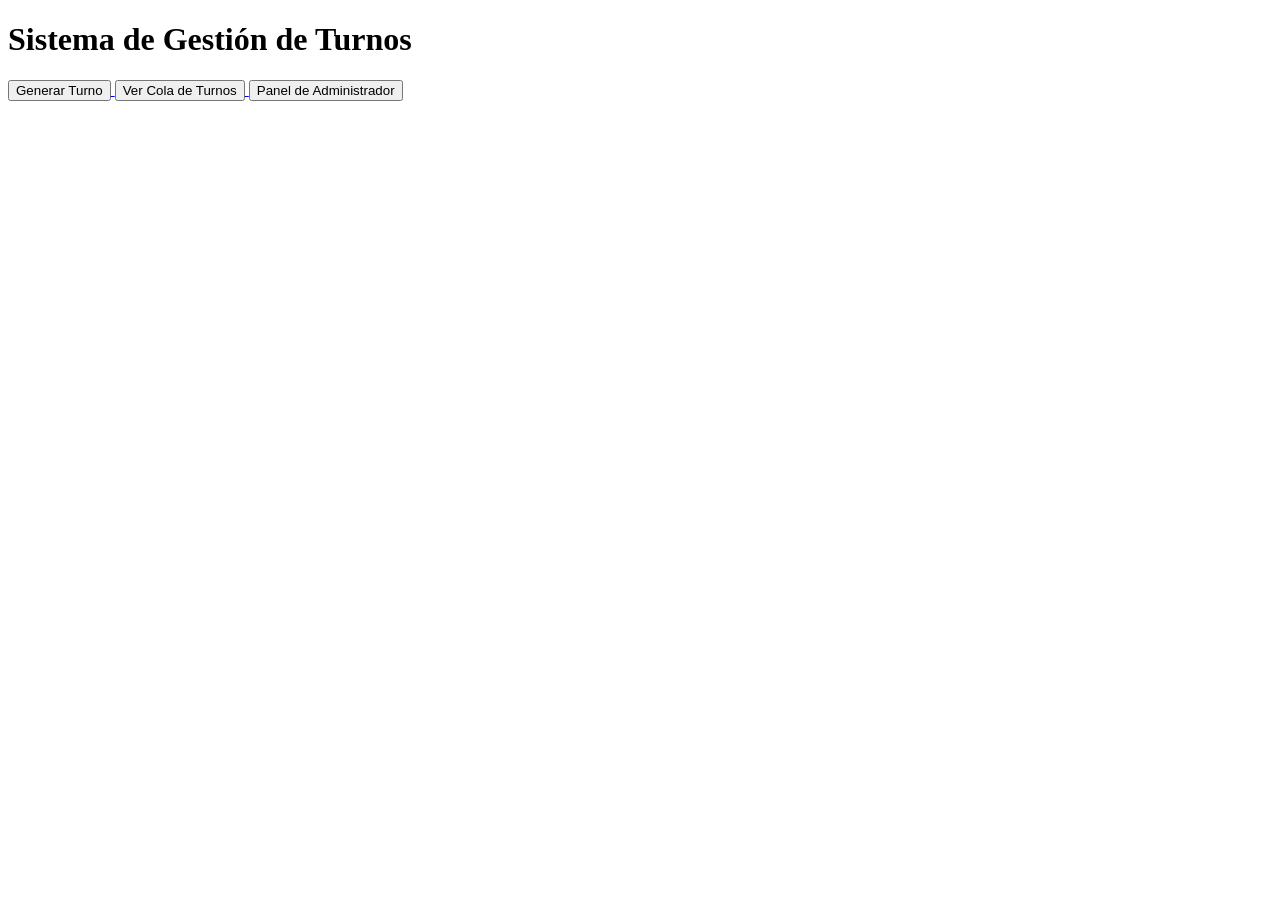
==== frontend/index.html @ 9e5be6bd "Agrego index para deploy" ====
<!DOCTYPE html>
<html lang="es">
<head>
    <meta charset="UTF-8">
    <title>Sistema de Turnos</title>
    <link rel="stylesheet" href="css/styles.css">
</head>
<body>

<h1>Sistema de Gestión de Turnos</h1>

<div class="menu">
    <a href="generar_turno.html">
        <button>Generar Turno</button>
    </a>

    <a href="cola_turnos.html">
        <button>Ver Cola de Turnos</button>
    </a>

    <a href="admin_panel.html">
        <button>Panel de Administrador</button>
    </a>
</div>

</body>
</html>
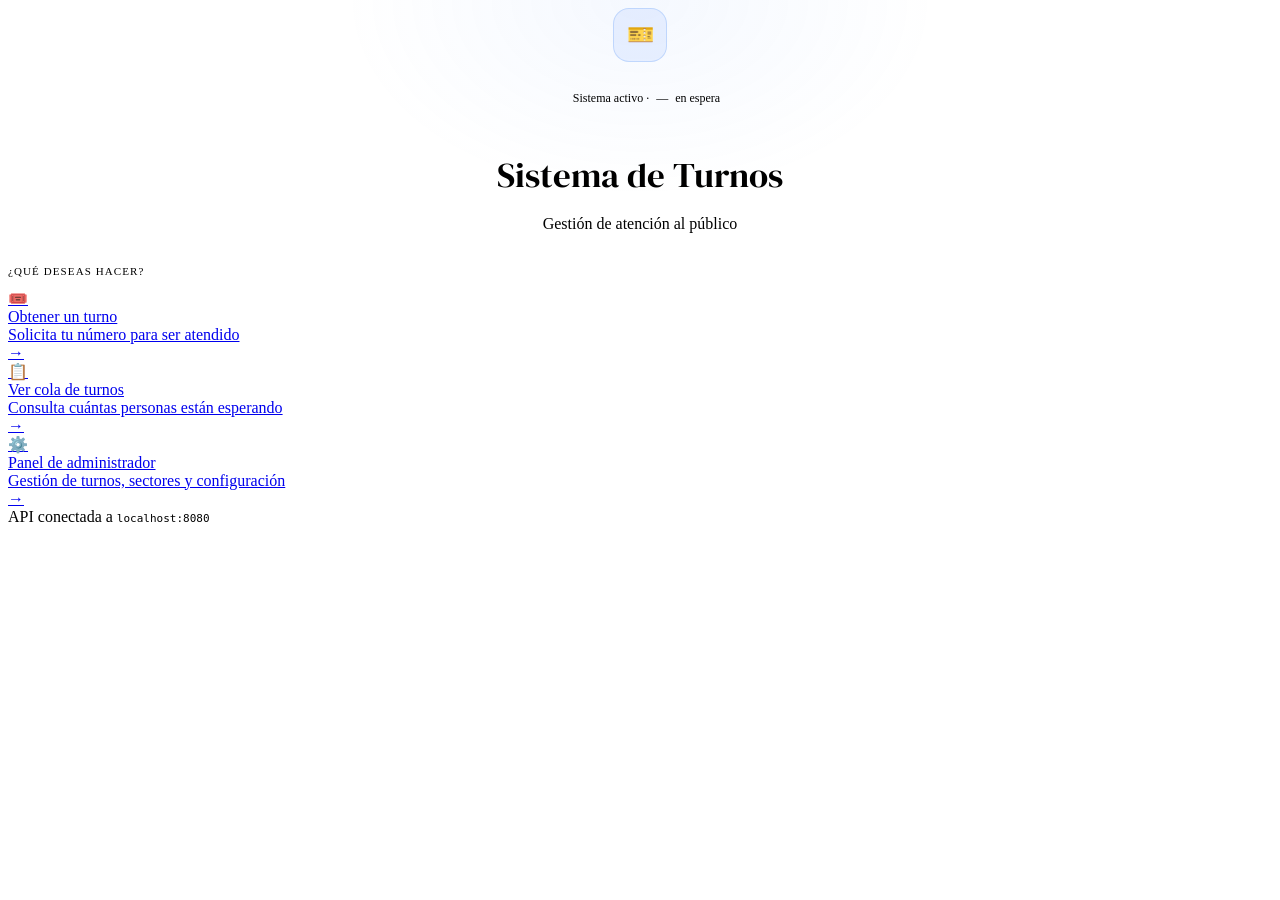
==== commit e2eb7793: "reordenamiento por convenienca para despliegue" ====
--- a/frontend/index.html
+++ b/frontend/index.html
@@ -2,26 +2,158 @@
 <html lang="es">
 <head>
     <meta charset="UTF-8">
+    <meta name="viewport" content="width=device-width, initial-scale=1.0">
     <title>Sistema de Turnos</title>
+    <link href="https://fonts.googleapis.com/css2?family=DM+Serif+Display&family=DM+Sans:wght@300;400;500;600&display=swap" rel="stylesheet">
     <link rel="stylesheet" href="css/styles.css">
+    <style>
+        /* Ambient background glow */
+        body::before {
+            content: '';
+            position: fixed;
+            top: -200px;
+            left: 50%;
+            transform: translateX(-50%);
+            width: 600px;
+            height: 400px;
+            background: radial-gradient(ellipse, rgba(79,142,247,0.06) 0%, transparent 70%);
+            pointer-events: none;
+            z-index: 0;
+        }
+
+        .container { position: relative; z-index: 1; }
+
+        /* Animated logo mark */
+        .logo-mark {
+            width: 52px; height: 52px;
+            border-radius: 16px;
+            background: rgba(79,142,247,0.1);
+            border: 0.5px solid rgba(79,142,247,0.25);
+            display: flex;
+            align-items: center;
+            justify-content: center;
+            margin: 0 auto 1.5rem;
+            font-size: 22px;
+            animation: popIn 0.5s cubic-bezier(0.34,1.56,0.64,1) both;
+        }
+
+        .header {
+            animation-delay: 0.1s;
+        }
+
+        /* Live queue preview chip */
+        .live-chip {
+            display: inline-flex;
+            align-items: center;
+            gap: 7px;
+            background: var(--surface);
+            border: 0.5px solid var(--border);
+            border-radius: 999px;
+            padding: 5px 14px;
+            font-size: 12px;
+            color: var(--muted);
+            margin-bottom: 1rem;
+            cursor: default;
+        }
+
+        .live-chip .live-dot {
+            width: 6px; height: 6px;
+            border-radius: 50%;
+            background: var(--success);
+            animation: pulse 1.8s ease infinite;
+        }
+
+        .live-chip span { color: var(--success); font-weight: 500; }
+
+        /* Section label above menu */
+        .section-label {
+            font-size: 11px;
+            font-weight: 500;
+            color: var(--muted);
+            text-transform: uppercase;
+            letter-spacing: 0.1em;
+            margin-bottom: 12px;
+        }
+    </style>
 </head>
 <body>
 
-<h1>Sistema de Gestión de Turnos</h1>
+<div class="container">
 
-<div class="menu">
-    <a href="generar_turno.html">
-        <button>Generar Turno</button>
-    </a>
+    <!-- Logo -->
+    <div class="logo-mark">🎫</div>
 
-    <a href="cola_turnos.html">
-        <button>Ver Cola de Turnos</button>
-    </a>
+    <!-- Header -->
+    <div class="header" style="text-align:center; margin-bottom:2rem;">
+        <div class="live-chip" id="liveChip">
+            <div class="live-dot"></div>
+            Sistema activo · <span id="countEnEspera">—</span> en espera
+        </div>
+        <h1 style="font-family:'DM Serif Display',serif; font-size:2.2rem; font-weight:400; margin-bottom:0.5rem;">
+            Sistema de Turnos
+        </h1>
+        <p class="subtitle">Gestión de atención al público</p>
+    </div>
 
-    <a href="admin_panel.html">
-        <button>Panel de Administrador</button>
-    </a>
+    <!-- Menu -->
+    <div class="section-label">¿Qué deseas hacer?</div>
+    <div class="menu-grid">
+
+        <a href="generar_turno.html" class="menu-card">
+            <div class="menu-icon icon-blue">🎟️</div>
+            <div class="menu-info">
+                <div class="menu-title">Obtener un turno</div>
+                <div class="menu-desc">Solicita tu número para ser atendido</div>
+            </div>
+            <span class="menu-arrow">→</span>
+        </a>
+
+        <a href="cola_turnos.html" class="menu-card">
+            <div class="menu-icon icon-green">📋</div>
+            <div class="menu-info">
+                <div class="menu-title">Ver cola de turnos</div>
+                <div class="menu-desc">Consulta cuántas personas están esperando</div>
+            </div>
+            <span class="menu-arrow">→</span>
+        </a>
+
+        <a href="admin_panel.html" class="menu-card">
+            <div class="menu-icon icon-purple">⚙️</div>
+            <div class="menu-info">
+                <div class="menu-title">Panel de administrador</div>
+                <div class="menu-desc">Gestión de turnos, sectores y configuración</div>
+            </div>
+            <span class="menu-arrow">→</span>
+        </a>
+
+    </div>
+
+    <!-- Footer status -->
+    <div class="status-bar">
+        <div class="status-dot-live"></div>
+        API conectada a <code style="font-size:11px; color:var(--muted);">localhost:8080</code>
+    </div>
+
 </div>
+
+<script>
+    const API = 'http://localhost:8080/api';
+
+    // Carga el contador de turnos en espera para el chip de estado
+    async function cargarContador() {
+        try {
+            const res  = await fetch(`${API}/turnos/cola`);
+            const cola = await res.json();
+            const enEspera = cola.filter(t => t.estado === 'EN_COLA' || t.estado === 'PENDIENTE').length;
+            const el = document.getElementById('countEnEspera');
+            el.textContent = enEspera === 0 ? 'ninguno' : enEspera;
+        } catch {
+            document.getElementById('countEnEspera').textContent = '—';
+        }
+    }
+
+    cargarContador();
+</script>
 
 </body>
 </html>
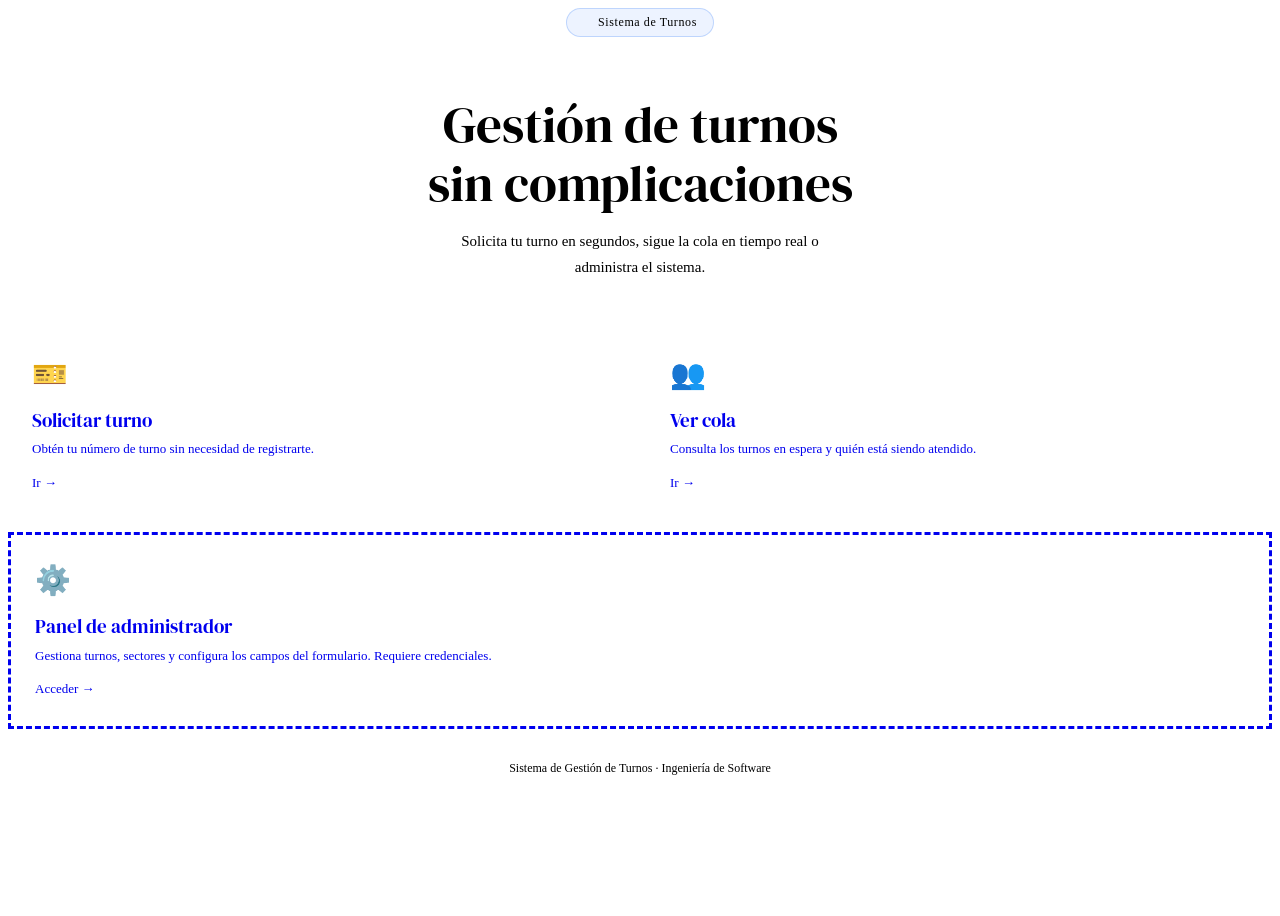
==== commit c2a114ce: "cambios styles e index" ====
--- a/frontend/index.html
+++ b/frontend/index.html
@@ -4,75 +4,134 @@
     <meta charset="UTF-8">
     <meta name="viewport" content="width=device-width, initial-scale=1.0">
     <title>Sistema de Turnos</title>
-    <link href="https://fonts.googleapis.com/css2?family=DM+Serif+Display&family=DM+Sans:wght@300;400;500;600&display=swap" rel="stylesheet">
+    <link href="https://fonts.googleapis.com/css2?family=DM+Serif+Display&family=DM+Sans:wght@300;400;500&display=swap" rel="stylesheet">
     <link rel="stylesheet" href="css/styles.css">
     <style>
-        /* Ambient background glow */
-        body::before {
-            content: '';
-            position: fixed;
-            top: -200px;
-            left: 50%;
-            transform: translateX(-50%);
-            width: 600px;
-            height: 400px;
-            background: radial-gradient(ellipse, rgba(79,142,247,0.06) 0%, transparent 70%);
-            pointer-events: none;
-            z-index: 0;
+        body { justify-content: center; min-height: 100vh; }
+
+        .hero {
+          text-align: center;
+          margin-bottom: 3rem;
+          animation: fadeDown 0.6s ease both;
         }
 
-        .container { position: relative; z-index: 1; }
-
-        /* Animated logo mark */
-        .logo-mark {
-            width: 52px; height: 52px;
-            border-radius: 16px;
-            background: rgba(79,142,247,0.1);
-            border: 0.5px solid rgba(79,142,247,0.25);
-            display: flex;
-            align-items: center;
-            justify-content: center;
-            margin: 0 auto 1.5rem;
-            font-size: 22px;
-            animation: popIn 0.5s cubic-bezier(0.34,1.56,0.64,1) both;
+        .hero-tag {
+          display: inline-flex;
+          align-items: center;
+          gap: 8px;
+          background: rgba(79,142,247,0.1);
+          border: 0.5px solid rgba(79,142,247,0.3);
+          border-radius: 999px;
+          padding: 6px 16px;
+          font-size: 12px;
+          font-weight: 500;
+          color: var(--accent);
+          letter-spacing: 0.05em;
+          margin-bottom: 1.5rem;
         }
 
-        .header {
-            animation-delay: 0.1s;
+        .hero-tag::before {
+          content: '';
+          width: 7px; height: 7px;
+          border-radius: 50%;
+          background: var(--accent);
+          animation: pulse 2s ease infinite;
         }
 
-        /* Live queue preview chip */
-        .live-chip {
-            display: inline-flex;
-            align-items: center;
-            gap: 7px;
-            background: var(--surface);
-            border: 0.5px solid var(--border);
-            border-radius: 999px;
-            padding: 5px 14px;
-            font-size: 12px;
-            color: var(--muted);
-            margin-bottom: 1rem;
-            cursor: default;
+        h1 {
+          font-family: 'DM Serif Display', serif;
+          font-size: clamp(2.2rem, 6vw, 3.2rem);
+          font-weight: 400;
+          line-height: 1.15;
+          color: var(--text);
+          margin-bottom: 1rem;
         }
 
-        .live-chip .live-dot {
-            width: 6px; height: 6px;
-            border-radius: 50%;
-            background: var(--success);
-            animation: pulse 1.8s ease infinite;
+        .hero p {
+          font-size: 15px;
+          color: var(--muted);
+          font-weight: 300;
+          max-width: 380px;
+          margin: 0 auto;
+          line-height: 1.7;
         }
 
-        .live-chip span { color: var(--success); font-weight: 500; }
+        /* Cards de navegación */
+        .nav-cards {
+          display: grid;
+          grid-template-columns: 1fr 1fr;
+          gap: 12px;
+          margin-bottom: 12px;
+          animation: fadeUp 0.6s ease 0.1s both;
+        }
 
-        /* Section label above menu */
-        .section-label {
-            font-size: 11px;
-            font-weight: 500;
-            color: var(--muted);
-            text-transform: uppercase;
-            letter-spacing: 0.1em;
-            margin-bottom: 12px;
+        .nav-card {
+          display: block;
+          background: var(--surface);
+          border: 0.5px solid var(--border);
+          border-radius: var(--radius);
+          padding: 1.8rem 1.5rem;
+          text-decoration: none;
+          transition: border-color 0.2s, transform 0.2s;
+          cursor: pointer;
+        }
+
+        .nav-card:hover {
+          border-color: var(--accent);
+          transform: translateY(-2px);
+        }
+
+        .nav-card.full {
+          grid-column: 1 / -1;
+        }
+
+        .card-icon {
+          font-size: 1.8rem;
+          margin-bottom: 1rem;
+          display: block;
+        }
+
+        .card-title {
+          font-family: 'DM Serif Display', serif;
+          font-size: 1.2rem;
+          font-weight: 400;
+          color: var(--text);
+          margin-bottom: 0.4rem;
+        }
+
+        .card-desc {
+          font-size: 13px;
+          color: var(--muted);
+          line-height: 1.5;
+        }
+
+        .card-arrow {
+          display: inline-block;
+          margin-top: 1rem;
+          font-size: 13px;
+          color: var(--accent);
+          font-weight: 500;
+        }
+
+        /* Card admin con borde especial */
+        .nav-card.admin {
+          border-style: dashed;
+        }
+
+        .nav-card.admin:hover {
+          border-color: var(--accent2);
+          border-style: solid;
+        }
+
+        .nav-card.admin .card-arrow { color: var(--accent2); }
+
+        /* Footer */
+        .footer {
+          text-align: center;
+          margin-top: 2rem;
+          font-size: 12px;
+          color: var(--muted);
+          animation: fadeUp 0.6s ease 0.2s both;
         }
     </style>
 </head>
@@ -80,80 +139,40 @@
 
 <div class="container">
 
-    <!-- Logo -->
-    <div class="logo-mark">🎫</div>
-
-    <!-- Header -->
-    <div class="header" style="text-align:center; margin-bottom:2rem;">
-        <div class="live-chip" id="liveChip">
-            <div class="live-dot"></div>
-            Sistema activo · <span id="countEnEspera">—</span> en espera
-        </div>
-        <h1 style="font-family:'DM Serif Display',serif; font-size:2.2rem; font-weight:400; margin-bottom:0.5rem;">
-            Sistema de Turnos
-        </h1>
-        <p class="subtitle">Gestión de atención al público</p>
+    <div class="hero">
+        <div class="hero-tag">Sistema de Turnos</div>
+        <h1>Gestión de turnos<br>sin complicaciones</h1>
+        <p>Solicita tu turno en segundos, sigue la cola en tiempo real o administra el sistema.</p>
     </div>
 
-    <!-- Menu -->
-    <div class="section-label">¿Qué deseas hacer?</div>
-    <div class="menu-grid">
-
-        <a href="generar_turno.html" class="menu-card">
-            <div class="menu-icon icon-blue">🎟️</div>
-            <div class="menu-info">
-                <div class="menu-title">Obtener un turno</div>
-                <div class="menu-desc">Solicita tu número para ser atendido</div>
-            </div>
-            <span class="menu-arrow">→</span>
+    <div class="nav-cards">
+        <a href="generar_turno.html" class="nav-card">
+            <span class="card-icon">🎫</span>
+            <div class="card-title">Solicitar turno</div>
+            <div class="card-desc">Obtén tu número de turno sin necesidad de registrarte.</div>
+            <div class="card-arrow">Ir →</div>
         </a>
 
-        <a href="cola_turnos.html" class="menu-card">
-            <div class="menu-icon icon-green">📋</div>
-            <div class="menu-info">
-                <div class="menu-title">Ver cola de turnos</div>
-                <div class="menu-desc">Consulta cuántas personas están esperando</div>
-            </div>
-            <span class="menu-arrow">→</span>
+        <a href="cola_turnos.html" class="nav-card">
+            <span class="card-icon">👥</span>
+            <div class="card-title">Ver cola</div>
+            <div class="card-desc">Consulta los turnos en espera y quién está siendo atendido.</div>
+            <div class="card-arrow">Ir →</div>
         </a>
 
-        <a href="admin_panel.html" class="menu-card">
-            <div class="menu-icon icon-purple">⚙️</div>
-            <div class="menu-info">
-                <div class="menu-title">Panel de administrador</div>
-                <div class="menu-desc">Gestión de turnos, sectores y configuración</div>
-            </div>
-            <span class="menu-arrow">→</span>
+        <a href="admin_panel.html" class="nav-card admin full">
+            <span class="card-icon">⚙️</span>
+            <div class="card-title">Panel de administrador</div>
+            <div class="card-desc">Gestiona turnos, sectores y configura los campos del formulario. Requiere credenciales.</div>
+            <div class="card-arrow">Acceder →</div>
         </a>
-
     </div>
 
-    <!-- Footer status -->
-    <div class="status-bar">
-        <div class="status-dot-live"></div>
-        API conectada a <code style="font-size:11px; color:var(--muted);">localhost:8080</code>
+    <div class="footer">
+        Sistema de Gestión de Turnos · Ingeniería de Software
     </div>
 
 </div>
 
-<script>
-    const API = 'http://localhost:8080/api';
-
-    // Carga el contador de turnos en espera para el chip de estado
-    async function cargarContador() {
-        try {
-            const res  = await fetch(`${API}/turnos/cola`);
-            const cola = await res.json();
-            const enEspera = cola.filter(t => t.estado === 'EN_COLA' || t.estado === 'PENDIENTE').length;
-            const el = document.getElementById('countEnEspera');
-            el.textContent = enEspera === 0 ? 'ninguno' : enEspera;
-        } catch {
-            document.getElementById('countEnEspera').textContent = '—';
-        }
-    }
-
-    cargarContador();
-</script>
-
 </body>
 </html>
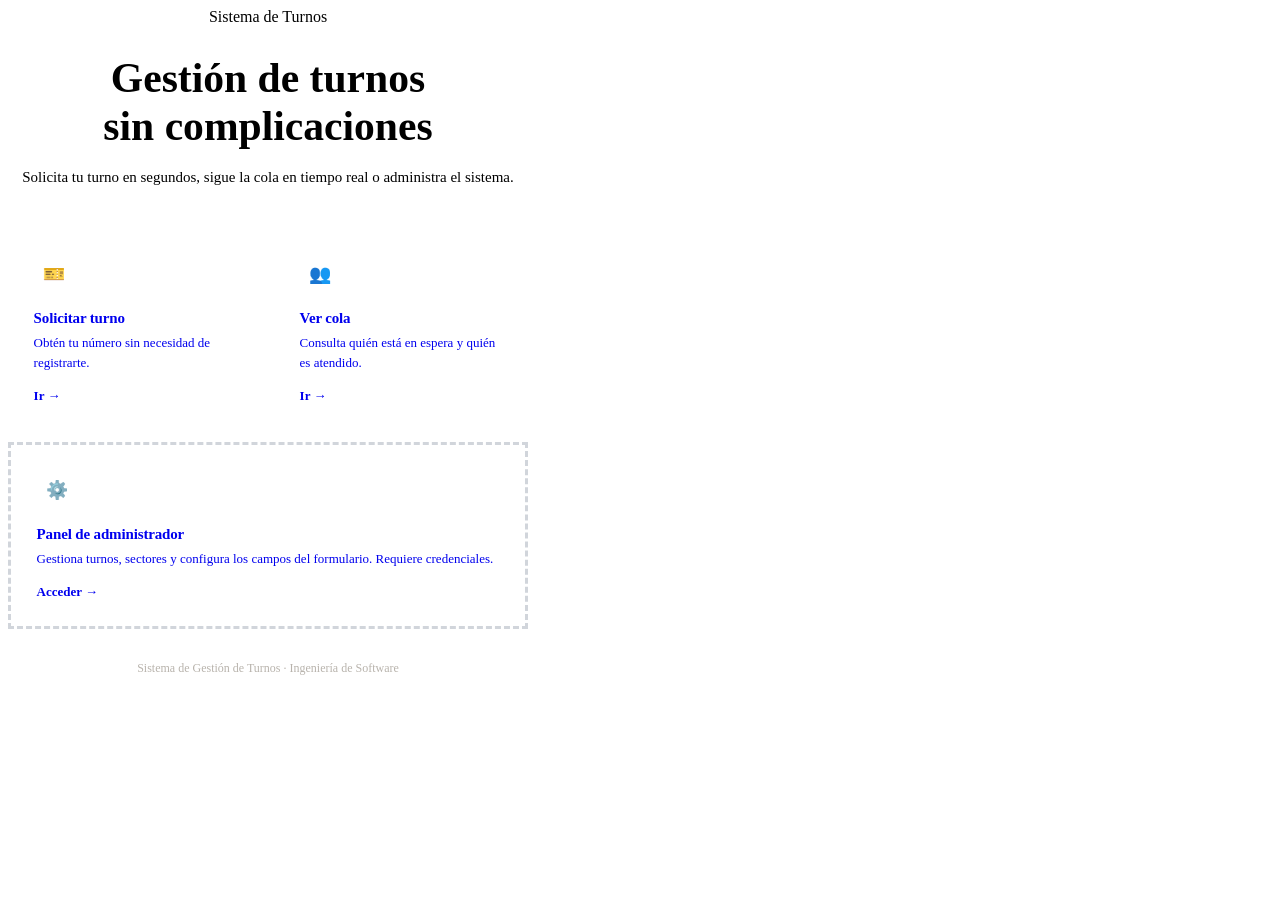
==== commit 92da1186: "cambios visuales" ====
--- a/frontend/index.html
+++ b/frontend/index.html
@@ -1,178 +1,138 @@
 <!DOCTYPE html>
 <html lang="es">
 <head>
-    <meta charset="UTF-8">
-    <meta name="viewport" content="width=device-width, initial-scale=1.0">
-    <title>Sistema de Turnos</title>
-    <link href="https://fonts.googleapis.com/css2?family=DM+Serif+Display&family=DM+Sans:wght@300;400;500&display=swap" rel="stylesheet">
-    <link rel="stylesheet" href="css/styles.css">
-    <style>
-        body { justify-content: center; min-height: 100vh; }
+  <meta charset="UTF-8">
+  <meta name="viewport" content="width=device-width, initial-scale=1.0">
+  <title>Sistema de Turnos</title>
+  <link rel="stylesheet" href="css/styles.css">
+  <style>
+    body { justify-content: center; }
 
-        .hero {
-          text-align: center;
-          margin-bottom: 3rem;
-          animation: fadeDown 0.6s ease both;
-        }
+    .container { max-width: 520px; }
 
-        .hero-tag {
-          display: inline-flex;
-          align-items: center;
-          gap: 8px;
-          background: rgba(79,142,247,0.1);
-          border: 0.5px solid rgba(79,142,247,0.3);
-          border-radius: 999px;
-          padding: 6px 16px;
-          font-size: 12px;
-          font-weight: 500;
-          color: var(--accent);
-          letter-spacing: 0.05em;
-          margin-bottom: 1.5rem;
-        }
+    .hero {
+      text-align: center;
+      margin-bottom: 2.5rem;
+      animation: fadeDown 0.5s ease both;
+    }
 
-        .hero-tag::before {
-          content: '';
-          width: 7px; height: 7px;
-          border-radius: 50%;
-          background: var(--accent);
-          animation: pulse 2s ease infinite;
-        }
+    .hero h1 { font-size: 2.6rem; margin-bottom: 0.75rem; }
+    .hero p  { font-size: 15px; color: var(--muted); line-height: 1.6; }
 
-        h1 {
-          font-family: 'DM Serif Display', serif;
-          font-size: clamp(2.2rem, 6vw, 3.2rem);
-          font-weight: 400;
-          line-height: 1.15;
-          color: var(--text);
-          margin-bottom: 1rem;
-        }
+    .nav-cards {
+      display: grid;
+      grid-template-columns: 1fr 1fr;
+      gap: 12px;
+      animation: fadeUp 0.5s ease 0.1s both;
+    }
 
-        .hero p {
-          font-size: 15px;
-          color: var(--muted);
-          font-weight: 300;
-          max-width: 380px;
-          margin: 0 auto;
-          line-height: 1.7;
-        }
+    .nav-card {
+      display: block;
+      background: var(--surface);
+      border: 1px solid var(--border);
+      border-radius: var(--radius);
+      padding: 1.6rem;
+      text-decoration: none;
+      box-shadow: var(--shadow);
+      transition: transform 0.15s, box-shadow 0.15s, border-color 0.15s;
+    }
 
-        /* Cards de navegación */
-        .nav-cards {
-          display: grid;
-          grid-template-columns: 1fr 1fr;
-          gap: 12px;
-          margin-bottom: 12px;
-          animation: fadeUp 0.6s ease 0.1s both;
-        }
+    .nav-card:hover {
+      transform: translateY(-3px);
+      box-shadow: 0 4px 6px rgba(0,0,0,0.07), 0 16px 40px rgba(0,0,0,0.1);
+      border-color: #c7d2fe;
+    }
 
-        .nav-card {
-          display: block;
-          background: var(--surface);
-          border: 0.5px solid var(--border);
-          border-radius: var(--radius);
-          padding: 1.8rem 1.5rem;
-          text-decoration: none;
-          transition: border-color 0.2s, transform 0.2s;
-          cursor: pointer;
-        }
+    .nav-card.full { grid-column: 1 / -1; }
 
-        .nav-card:hover {
-          border-color: var(--accent);
-          transform: translateY(-2px);
-        }
+    .nav-card.admin {
+      border-style: dashed;
+      border-color: #d1d5db;
+    }
 
-        .nav-card.full {
-          grid-column: 1 / -1;
-        }
+    .nav-card.admin:hover {
+      border-style: solid;
+      border-color: #c4b5fd;
+    }
 
-        .card-icon {
-          font-size: 1.8rem;
-          margin-bottom: 1rem;
-          display: block;
-        }
+    .card-icon {
+      width: 40px; height: 40px;
+      border-radius: 10px;
+      display: flex; align-items: center; justify-content: center;
+      font-size: 18px;
+      margin-bottom: 1rem;
+    }
 
-        .card-title {
-          font-family: 'DM Serif Display', serif;
-          font-size: 1.2rem;
-          font-weight: 400;
-          color: var(--text);
-          margin-bottom: 0.4rem;
-        }
+    .icon-blue   { background: var(--accent-l); }
+    .icon-green  { background: var(--green-l); }
+    .icon-purple { background: var(--purple-l); }
 
-        .card-desc {
-          font-size: 13px;
-          color: var(--muted);
-          line-height: 1.5;
-        }
+    .card-title {
+      font-size: 15px;
+      font-weight: 700;
+      color: var(--text);
+      margin-bottom: 0.35rem;
+      letter-spacing: -0.01em;
+    }
 
-        .card-arrow {
-          display: inline-block;
-          margin-top: 1rem;
-          font-size: 13px;
-          color: var(--accent);
-          font-weight: 500;
-        }
+    .card-desc {
+      font-size: 13px;
+      color: var(--muted);
+      line-height: 1.5;
+      margin-bottom: 1rem;
+    }
 
-        /* Card admin con borde especial */
-        .nav-card.admin {
-          border-style: dashed;
-        }
+    .card-arrow {
+      font-size: 13px;
+      font-weight: 600;
+      color: var(--accent);
+    }
 
-        .nav-card.admin:hover {
-          border-color: var(--accent2);
-          border-style: solid;
-        }
+    .nav-card.admin .card-arrow { color: var(--purple); }
 
-        .nav-card.admin .card-arrow { color: var(--accent2); }
-
-        /* Footer */
-        .footer {
-          text-align: center;
-          margin-top: 2rem;
-          font-size: 12px;
-          color: var(--muted);
-          animation: fadeUp 0.6s ease 0.2s both;
-        }
-    </style>
+    .footer {
+      text-align: center;
+      margin-top: 2rem;
+      font-size: 12px;
+      color: #b8b3ac;
+      animation: fadeUp 0.5s ease 0.2s both;
+    }
+  </style>
 </head>
 <body>
-
 <div class="container">
 
-    <div class="hero">
-        <div class="hero-tag">Sistema de Turnos</div>
-        <h1>Gestión de turnos<br>sin complicaciones</h1>
-        <p>Solicita tu turno en segundos, sigue la cola en tiempo real o administra el sistema.</p>
-    </div>
+  <div class="hero">
+    <div class="logo-dot">Sistema de Turnos</div>
+    <h1>Gestión de turnos<br>sin complicaciones</h1>
+    <p>Solicita tu turno en segundos, sigue la cola en tiempo real o administra el sistema.</p>
+  </div>
 
-    <div class="nav-cards">
-        <a href="generar_turno.html" class="nav-card">
-            <span class="card-icon">🎫</span>
-            <div class="card-title">Solicitar turno</div>
-            <div class="card-desc">Obtén tu número de turno sin necesidad de registrarte.</div>
-            <div class="card-arrow">Ir →</div>
-        </a>
+  <div class="nav-cards">
+    <a href="generar_turno.html" class="nav-card">
+      <div class="card-icon icon-blue">🎫</div>
+      <div class="card-title">Solicitar turno</div>
+      <div class="card-desc">Obtén tu número sin necesidad de registrarte.</div>
+      <div class="card-arrow">Ir →</div>
+    </a>
 
-        <a href="cola_turnos.html" class="nav-card">
-            <span class="card-icon">👥</span>
-            <div class="card-title">Ver cola</div>
-            <div class="card-desc">Consulta los turnos en espera y quién está siendo atendido.</div>
-            <div class="card-arrow">Ir →</div>
-        </a>
+    <a href="cola_turnos.html" class="nav-card">
+      <div class="card-icon icon-green">👥</div>
+      <div class="card-title">Ver cola</div>
+      <div class="card-desc">Consulta quién está en espera y quién es atendido.</div>
+      <div class="card-arrow">Ir →</div>
+    </a>
 
-        <a href="admin_panel.html" class="nav-card admin full">
-            <span class="card-icon">⚙️</span>
-            <div class="card-title">Panel de administrador</div>
-            <div class="card-desc">Gestiona turnos, sectores y configura los campos del formulario. Requiere credenciales.</div>
-            <div class="card-arrow">Acceder →</div>
-        </a>
-    </div>
+    <a href="admin_panel.html" class="nav-card admin full">
+      <div class="card-icon icon-purple">⚙️</div>
+      <div class="card-title">Panel de administrador</div>
+      <div class="card-desc">Gestiona turnos, sectores y configura los campos del formulario. Requiere credenciales.</div>
+      <div class="card-arrow">Acceder →</div>
+    </a>
+  </div>
 
-    <div class="footer">
-        Sistema de Gestión de Turnos · Ingeniería de Software
-    </div>
+  <div class="footer">Sistema de Gestión de Turnos · Ingeniería de Software</div>
 
 </div>
-
 </body>
-</html>+</html>
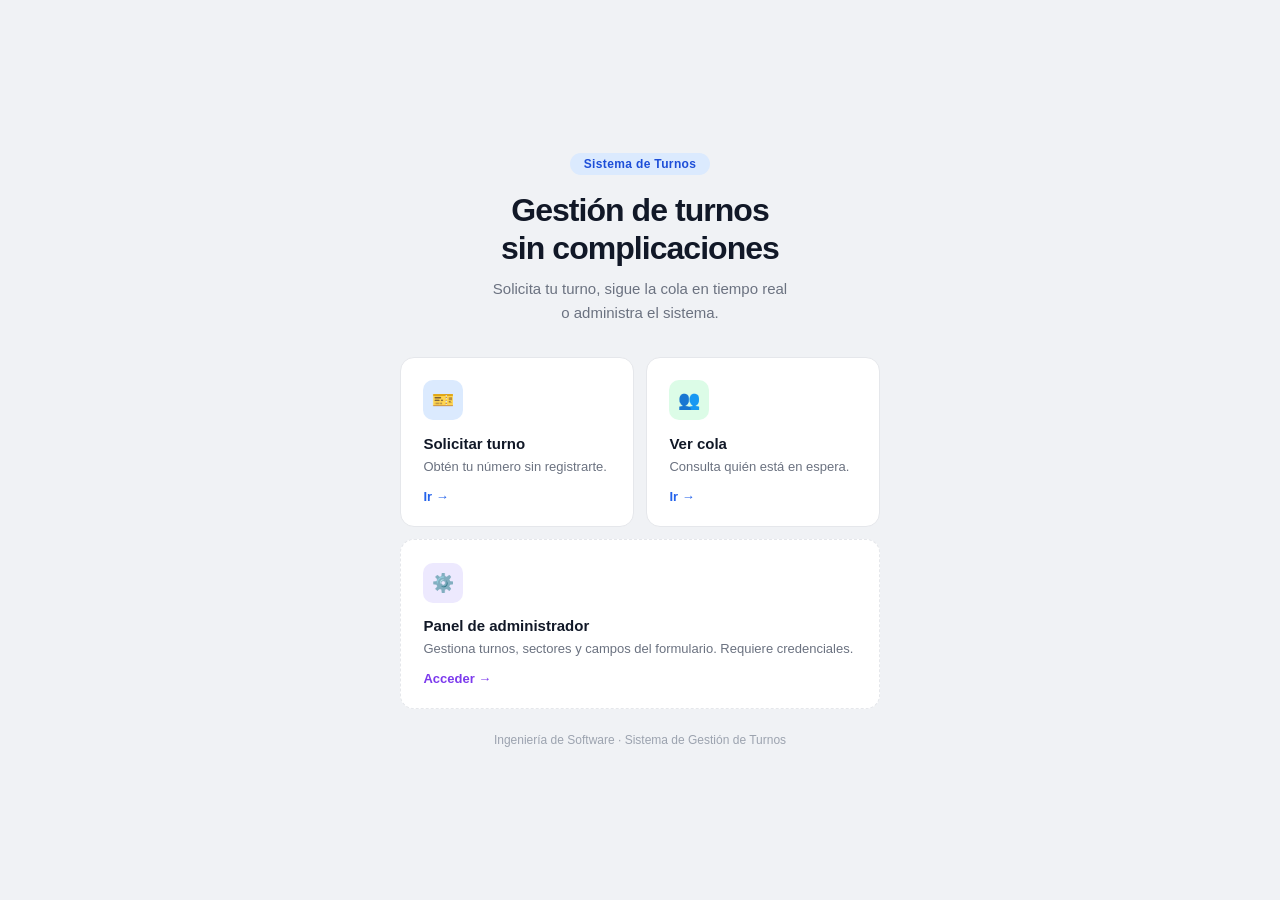
==== commit e38b7266: "apaño frontend" ====
--- a/frontend/index.html
+++ b/frontend/index.html
@@ -4,98 +4,115 @@
   <meta charset="UTF-8">
   <meta name="viewport" content="width=device-width, initial-scale=1.0">
   <title>Sistema de Turnos</title>
-  <link rel="stylesheet" href="css/styles.css">
   <style>
-    body { justify-content: center; }
+    * { box-sizing: border-box; margin: 0; padding: 0; }
 
-    .container { max-width: 520px; }
+    body {
+      font-family: -apple-system, BlinkMacSystemFont, 'Segoe UI', sans-serif;
+      background: #f0f2f5;
+      min-height: 100vh;
+      display: flex;
+      align-items: center;
+      justify-content: center;
+      padding: 2rem 1rem;
+    }
+
+    .container {
+      width: 100%;
+      max-width: 480px;
+    }
 
     .hero {
       text-align: center;
-      margin-bottom: 2.5rem;
-      animation: fadeDown 0.5s ease both;
+      margin-bottom: 2rem;
     }
 
-    .hero h1 { font-size: 2.6rem; margin-bottom: 0.75rem; }
-    .hero p  { font-size: 15px; color: var(--muted); line-height: 1.6; }
+    .badge {
+      display: inline-block;
+      background: #dbeafe;
+      color: #1d4ed8;
+      font-size: 12px;
+      font-weight: 600;
+      padding: 4px 14px;
+      border-radius: 999px;
+      margin-bottom: 1rem;
+      letter-spacing: 0.03em;
+    }
 
-    .nav-cards {
+    h1 {
+      font-size: 2rem;
+      font-weight: 800;
+      color: #111827;
+      letter-spacing: -0.03em;
+      line-height: 1.2;
+      margin-bottom: 0.6rem;
+    }
+
+    .hero p {
+      font-size: 15px;
+      color: #6b7280;
+      line-height: 1.6;
+    }
+
+    .cards {
       display: grid;
       grid-template-columns: 1fr 1fr;
       gap: 12px;
-      animation: fadeUp 0.5s ease 0.1s both;
     }
 
-    .nav-card {
+    .card {
       display: block;
-      background: var(--surface);
-      border: 1px solid var(--border);
-      border-radius: var(--radius);
-      padding: 1.6rem;
+      background: #ffffff;
+      border: 1px solid #e5e7eb;
+      border-radius: 14px;
+      padding: 1.4rem;
       text-decoration: none;
-      box-shadow: var(--shadow);
-      transition: transform 0.15s, box-shadow 0.15s, border-color 0.15s;
+      transition: box-shadow 0.2s, transform 0.2s;
     }
 
-    .nav-card:hover {
-      transform: translateY(-3px);
-      box-shadow: 0 4px 6px rgba(0,0,0,0.07), 0 16px 40px rgba(0,0,0,0.1);
-      border-color: #c7d2fe;
+    .card:hover {
+      box-shadow: 0 8px 24px rgba(0,0,0,0.1);
+      transform: translateY(-2px);
     }
 
-    .nav-card.full { grid-column: 1 / -1; }
-
-    .nav-card.admin {
-      border-style: dashed;
-      border-color: #d1d5db;
-    }
-
-    .nav-card.admin:hover {
-      border-style: solid;
-      border-color: #c4b5fd;
-    }
+    .card.full { grid-column: 1 / -1; }
 
     .card-icon {
       width: 40px; height: 40px;
       border-radius: 10px;
       display: flex; align-items: center; justify-content: center;
       font-size: 18px;
-      margin-bottom: 1rem;
+      margin-bottom: 0.9rem;
     }
-
-    .icon-blue   { background: var(--accent-l); }
-    .icon-green  { background: var(--green-l); }
-    .icon-purple { background: var(--purple-l); }
 
     .card-title {
       font-size: 15px;
       font-weight: 700;
-      color: var(--text);
-      margin-bottom: 0.35rem;
-      letter-spacing: -0.01em;
+      color: #111827;
+      margin-bottom: 0.3rem;
     }
 
     .card-desc {
       font-size: 13px;
-      color: var(--muted);
+      color: #6b7280;
       line-height: 1.5;
-      margin-bottom: 1rem;
+      margin-bottom: 0.8rem;
     }
 
-    .card-arrow {
+    .card-link {
       font-size: 13px;
       font-weight: 600;
-      color: var(--accent);
+      color: #2563eb;
     }
 
-    .nav-card.admin .card-arrow { color: var(--purple); }
+    .card.admin-card { border-style: dashed; }
+    .card.admin-card .card-link { color: #7c3aed; }
 
     .footer {
       text-align: center;
-      margin-top: 2rem;
+      margin-top: 1.5rem;
       font-size: 12px;
-      color: #b8b3ac;
-      animation: fadeUp 0.5s ease 0.2s both;
+      color: #9ca3af;
     }
   </style>
 </head>
@@ -103,36 +120,35 @@
 <div class="container">
 
   <div class="hero">
-    <div class="logo-dot">Sistema de Turnos</div>
+    <div class="badge">Sistema de Turnos</div>
     <h1>Gestión de turnos<br>sin complicaciones</h1>
-    <p>Solicita tu turno en segundos, sigue la cola en tiempo real o administra el sistema.</p>
+    <p>Solicita tu turno, sigue la cola en tiempo real<br>o administra el sistema.</p>
   </div>
 
-  <div class="nav-cards">
-    <a href="generar_turno.html" class="nav-card">
-      <div class="card-icon icon-blue">🎫</div>
+  <div class="cards">
+    <a href="generar_turno.html" class="card">
+      <div class="card-icon" style="background:#dbeafe;">🎫</div>
       <div class="card-title">Solicitar turno</div>
-      <div class="card-desc">Obtén tu número sin necesidad de registrarte.</div>
-      <div class="card-arrow">Ir →</div>
+      <div class="card-desc">Obtén tu número sin registrarte.</div>
+      <div class="card-link">Ir →</div>
     </a>
 
-    <a href="cola_turnos.html" class="nav-card">
-      <div class="card-icon icon-green">👥</div>
+    <a href="cola_turnos.html" class="card">
+      <div class="card-icon" style="background:#dcfce7;">👥</div>
       <div class="card-title">Ver cola</div>
-      <div class="card-desc">Consulta quién está en espera y quién es atendido.</div>
-      <div class="card-arrow">Ir →</div>
+      <div class="card-desc">Consulta quién está en espera.</div>
+      <div class="card-link">Ir →</div>
     </a>
 
-    <a href="admin_panel.html" class="nav-card admin full">
-      <div class="card-icon icon-purple">⚙️</div>
+    <a href="admin_panel.html" class="card admin-card full">
+      <div class="card-icon" style="background:#ede9fe;">⚙️</div>
       <div class="card-title">Panel de administrador</div>
-      <div class="card-desc">Gestiona turnos, sectores y configura los campos del formulario. Requiere credenciales.</div>
-      <div class="card-arrow">Acceder →</div>
+      <div class="card-desc">Gestiona turnos, sectores y campos del formulario. Requiere credenciales.</div>
+      <div class="card-link">Acceder →</div>
     </a>
   </div>
 
-  <div class="footer">Sistema de Gestión de Turnos · Ingeniería de Software</div>
-
+  <div class="footer">Ingeniería de Software · Sistema de Gestión de Turnos</div>
 </div>
 </body>
 </html>
